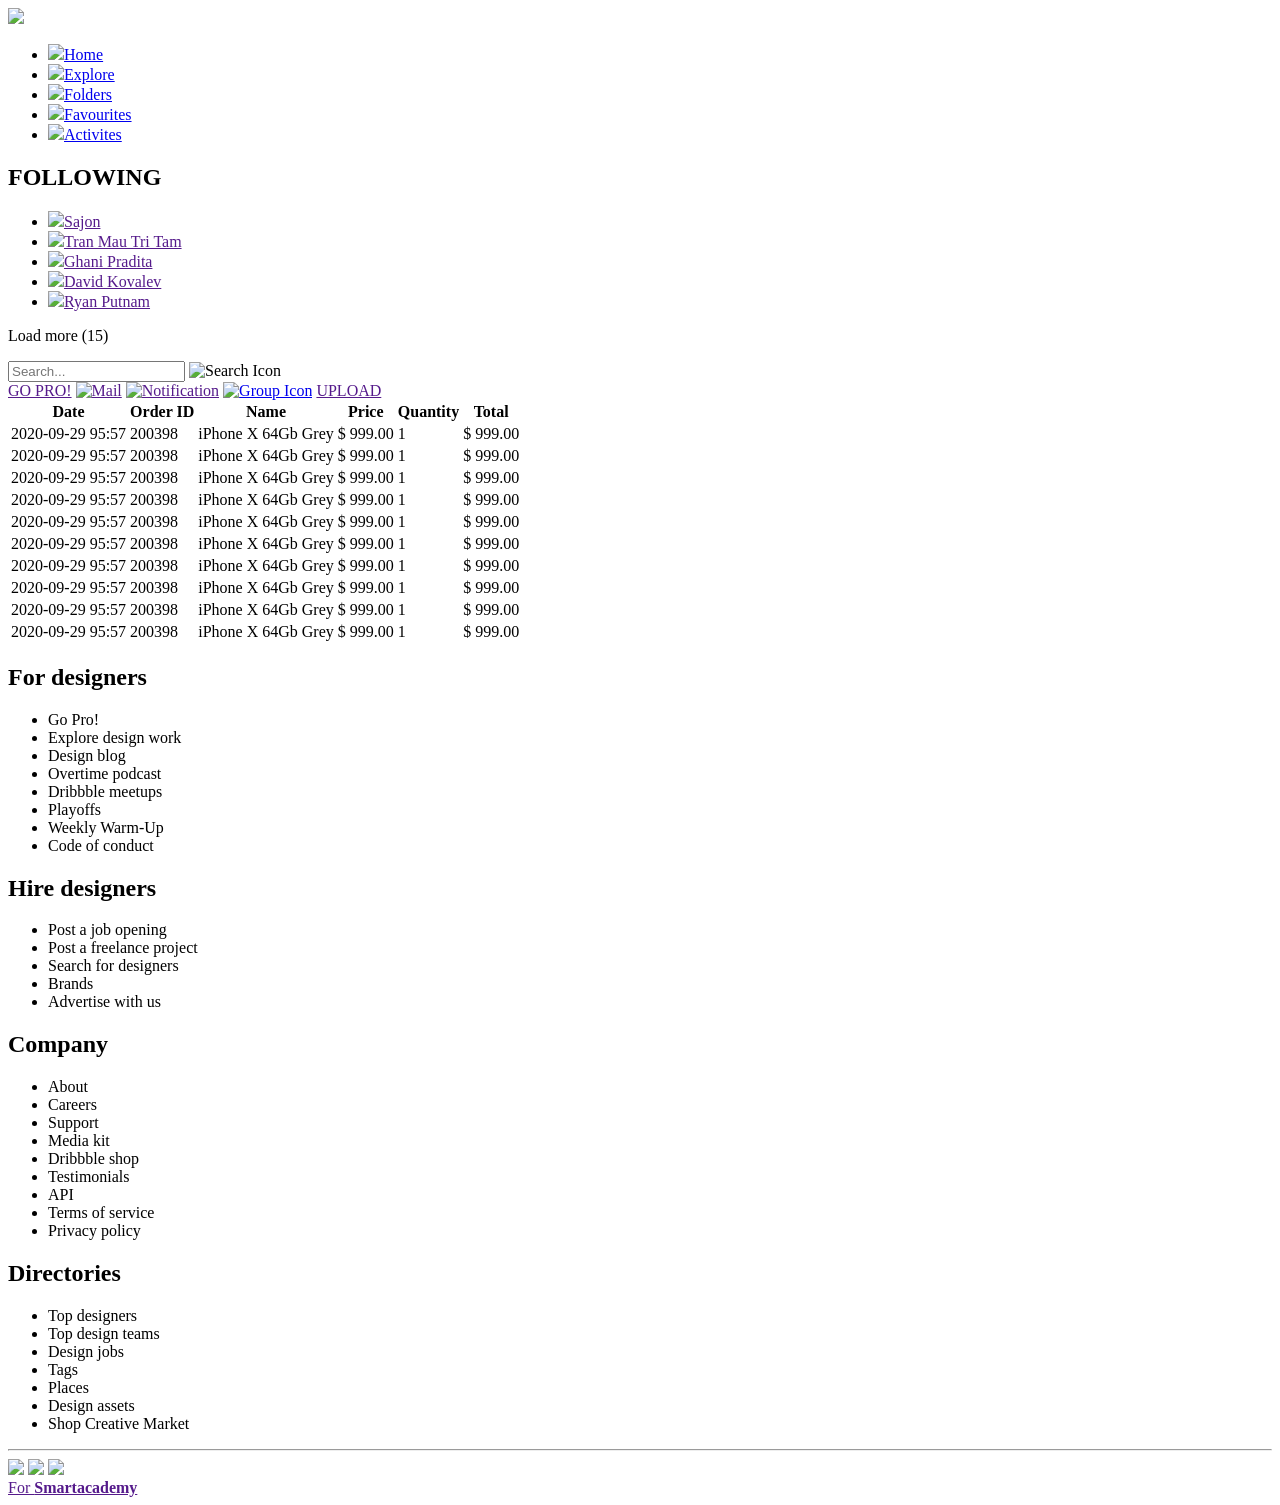
==== profile.html @ b130fa00 "Add files via upload" ====
<!DOCTYPE html>
<html lang="ka">
<head>
    <meta charset="UTF-8">
    <meta name="viewport" content="width=device-width, initial-scale=1.0">
    <meta name="description" content="შუალედური დავალება">
    <meta http-equiv="X-UA-Compatible" content="IE=edge">
    <title>შუალედური დავალება</title>
    <link rel="stylesheet" href="css/style.css">
</head>
<body>  
    <div class="main-container">
        <div class="left-block">
            <div class="left-menu-header">
                <a href="index.html"><img src="img/logo.png"></a>
            </div>
            <div class="left-menu-navbar">
                <ul>
                    <li class="main active"><img src="img/home.svg"><a href="index.html">Home</a></li>
                    <li class="explore"><img src="img/Explore.svg"><a href="index.html">Explore</a></li>
                    <li class="folders"><img src="img/folders.svg"><a href="index.html">Folders</a></li>
                    <li class="favourites"><img src="img/favourite.svg"><a href="index.html">Favourites</a></li>
                    <li class="activites"><img src="img/activites.svg"><a href="index.html">Activites</a></li>
                </ul>
            </div>
            <div class="left-menu-following">
                <h2>FOLLOWING</h2>
                <ul>
                    <li><img src="img/2.png"><a href="">Sajon</a></li>
                    <li><img src="img/3.png"><a href="">Tran Mau Tri Tam</a></li>
                    <li><img src="img/4.png"><a href="">Ghani Pradita</a></li>
                    <li><img src="img/6.png"><a href="">David Kovalev</a></li>
                    <li><img src="img/7.png"><a href="">Ryan Putnam</a></li>
                </ul>
                <p>Load more (15)</p>
            </div>
        </div>
        <div class="right-block">
            <div class="header">
                <div class="search">
                    <input type="search" placeholder="Search..." class="seachicon">
                    <img src="img/search.png" alt="Search Icon" class="search-icon">
                </div>

                <div class="userline">
                    <a href="" class="gopro">GO PRO!</a>
                    <a href=""><img src="img/mail.png" alt="Mail"><i class="maildot"></i></a>
                    <a href=""><img src="img/ring.png" alt="Notification"><i class="notificationdot"></i></a>
                    <a href="profile.html" class="avatar"><img src="img/1.svg" alt="Group Icon"></a>
                    <a href="" class="uploadbtn">UPLOAD</a>
                </div>
            </div>
            <div class="content">
                <table class="responsive-table">
                    <thead>
                        <tr>
                            <th>Date</th>
                            <th>Order ID</th>
                            <th>Name</th>
                            <th>Price</th>
                            <th>Quantity</th>
                            <th>Total</th>
                        </tr>
                    </thead>
                    <tbody>
                        <tr>
                            <td>2020-09-29 95:57</td>
                            <td>200398</td>
                            <td>iPhone X 64Gb Grey</td>
                            <td>$ 999.00</td>
                            <td>1</td>
                            <td>$ 999.00</td>
                        </tr>
                        <tr>
                            <td>2020-09-29 95:57</td>
                            <td>200398</td>
                            <td>iPhone X 64Gb Grey</td>
                            <td>$ 999.00</td>
                            <td>1</td>
                            <td>$ 999.00</td>
                        </tr>
                        <tr>
                            <td>2020-09-29 95:57</td>
                            <td>200398</td>
                            <td>iPhone X 64Gb Grey</td>
                            <td>$ 999.00</td>
                            <td>1</td>
                            <td>$ 999.00</td>
                        </tr>
                        <tr>
                            <td>2020-09-29 95:57</td>
                            <td>200398</td>
                            <td>iPhone X 64Gb Grey</td>
                            <td>$ 999.00</td>
                            <td>1</td>
                            <td>$ 999.00</td>
                        </tr>
                        <tr class="activerow">
                            <td>2020-09-29 95:57</td>
                            <td>200398</td>
                            <td>iPhone X 64Gb Grey</td>
                            <td>$ 999.00</td>
                            <td>1</td>
                            <td>$ 999.00</td>
                        </tr>
                        <tr>
                            <td>2020-09-29 95:57</td>
                            <td>200398</td>
                            <td>iPhone X 64Gb Grey</td>
                            <td>$ 999.00</td>
                            <td>1</td>
                            <td>$ 999.00</td>
                        </tr>
                        <tr>
                            <td>2020-09-29 95:57</td>
                            <td>200398</td>
                            <td>iPhone X 64Gb Grey</td>
                            <td>$ 999.00</td>
                            <td>1</td>
                            <td>$ 999.00</td>
                        </tr>
                        <tr>
                            <td>2020-09-29 95:57</td>
                            <td>200398</td>
                            <td>iPhone X 64Gb Grey</td>
                            <td>$ 999.00</td>
                            <td>1</td>
                            <td>$ 999.00</td>
                        </tr>
                        <tr>
                            <td>2020-09-29 95:57</td>
                            <td>200398</td>
                            <td>iPhone X 64Gb Grey</td>
                            <td>$ 999.00</td>
                            <td>1</td>
                            <td>$ 999.00</td>
                        </tr>
                        <tr>
                            <td>2020-09-29 95:57</td>
                            <td>200398</td>
                            <td>iPhone X 64Gb Grey</td>
                            <td>$ 999.00</td>
                            <td>1</td>
                            <td>$ 999.00</td>
                        </tr>
                        <!-- Add more rows as needed -->
                    </tbody>
                </table>
            </div>
            <div class="footer">
                <div class="block1">
                    <h2>For designers</h2>
                    <ul>
                        <li>Go Pro!</li> 
                        <li>Explore design work </li>
                        <li>Design blog</li> 
                        <li>Overtime podcast</li> 
                        <li>Dribbble meetups</li> 
                        <li>Playoffs</li> 
                        <li>Weekly Warm-Up</li> 
                        <li>Code of conduct</li>
                    </ul>
                </div>
                <div class="block2">
                    <h2>Hire designers</h2>
                    <ul>
                        <li>Post a job opening</li>
                        <li> Post a freelance project</li>
                        <li> Search for designers</li> 
                        <li>Brands</li>
                        <li>Advertise with us</li>
                    </ul>
                </div>
                <div class="block3">
                    <h2>Company</h2>
                    <ul>
                        <li>About</li>
                        <li>Careers</li>
                        <li>Support </li>
                        <li>Media kit</li>
                        <li>Dribbble shop</li>
                        <li>Testimonials</li> 
                        <li>API</li>
                        <li>Terms of service</li>
                        <li>Privacy policy</li>
                    </ul>
                </div>
                <div class="block4">
                    <h2>Directories</h2>
                    <ul>
                        <li>Top designers </li>
                        <li>Top design teams</li>
                        <li>Design jobs</li>
                        <li>Tags</li>
                        <li>Places</li>
                        <li>Design assets</li>
                        <li>Shop Creative Market</li>                     
                    </ul>
                </div>
            </div>
            <hr />
            <div class="copyright">
                <div class="socialmedia">
                    <a href=""><img src="img/f.png"></a>
                    <a href=""><img src="img/i.png"></a>
                    <a href=""><img src="img/s.png"></a>
                </div>
                <div class="createby">
                    <a href="">For <b>Smartacademy</b></a>
                </div>
            </div>
        </div>
    </div>
</body>
</html>
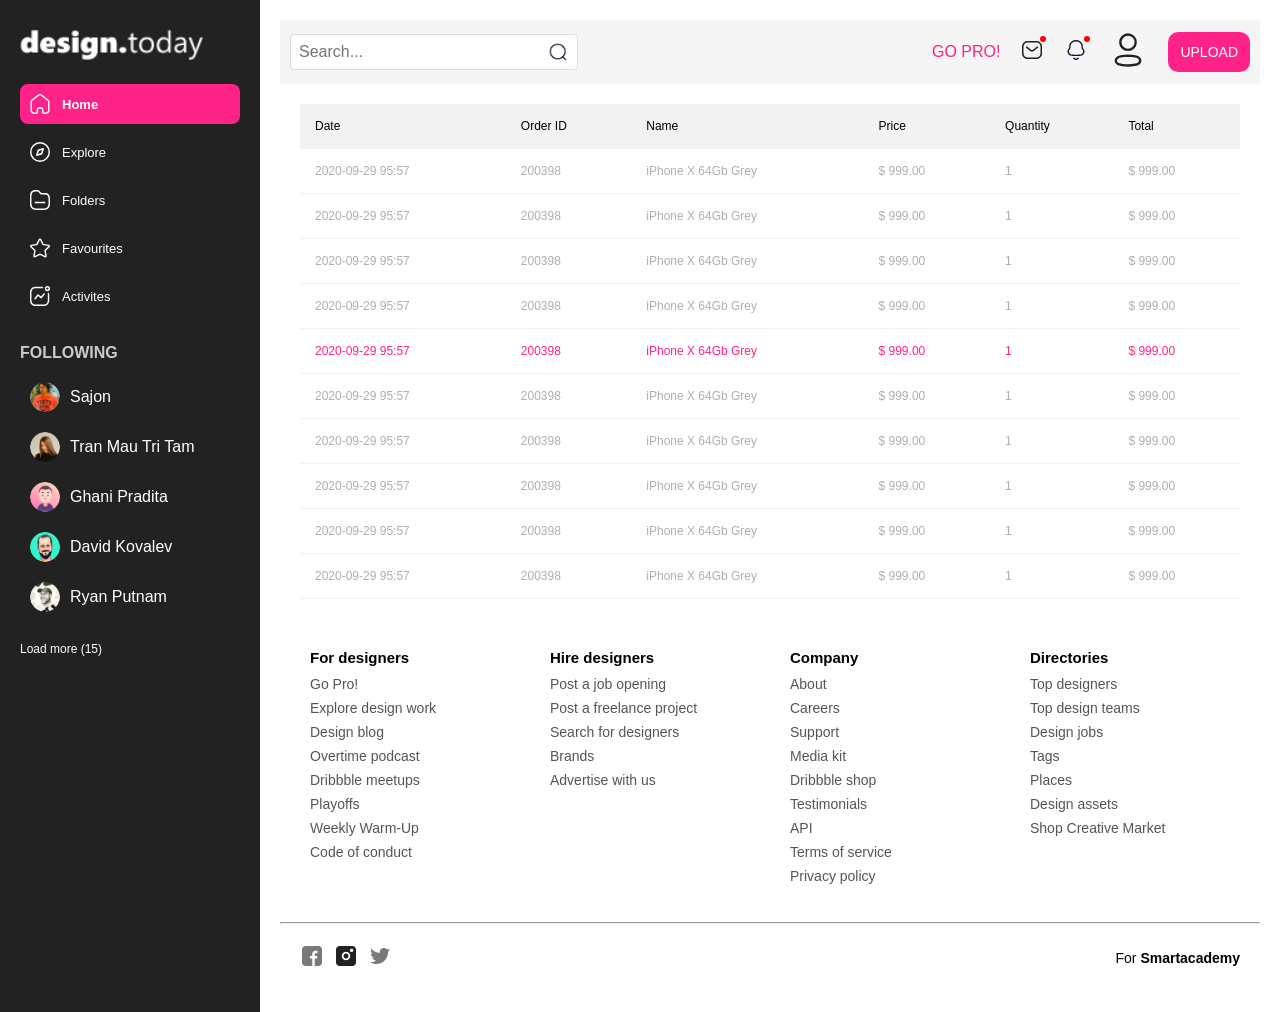
==== commit b870db08: "donee" ====
--- a/profile.html
+++ b/profile.html
@@ -1,216 +1,216 @@
-<!DOCTYPE html>
-<html lang="ka">
-<head>
-    <meta charset="UTF-8">
-    <meta name="viewport" content="width=device-width, initial-scale=1.0">
-    <meta name="description" content="შუალედური დავალება">
-    <meta http-equiv="X-UA-Compatible" content="IE=edge">
-    <title>შუალედური დავალება</title>
-    <link rel="stylesheet" href="css/style.css">
-</head>
-<body>  
-    <div class="main-container">
-        <div class="left-block">
-            <div class="left-menu-header">
-                <a href="index.html"><img src="img/logo.png"></a>
-            </div>
-            <div class="left-menu-navbar">
-                <ul>
-                    <li class="main active"><img src="img/home.svg"><a href="index.html">Home</a></li>
-                    <li class="explore"><img src="img/Explore.svg"><a href="index.html">Explore</a></li>
-                    <li class="folders"><img src="img/folders.svg"><a href="index.html">Folders</a></li>
-                    <li class="favourites"><img src="img/favourite.svg"><a href="index.html">Favourites</a></li>
-                    <li class="activites"><img src="img/activites.svg"><a href="index.html">Activites</a></li>
-                </ul>
-            </div>
-            <div class="left-menu-following">
-                <h2>FOLLOWING</h2>
-                <ul>
-                    <li><img src="img/2.png"><a href="">Sajon</a></li>
-                    <li><img src="img/3.png"><a href="">Tran Mau Tri Tam</a></li>
-                    <li><img src="img/4.png"><a href="">Ghani Pradita</a></li>
-                    <li><img src="img/6.png"><a href="">David Kovalev</a></li>
-                    <li><img src="img/7.png"><a href="">Ryan Putnam</a></li>
-                </ul>
-                <p>Load more (15)</p>
-            </div>
-        </div>
-        <div class="right-block">
-            <div class="header">
-                <div class="search">
-                    <input type="search" placeholder="Search..." class="seachicon">
-                    <img src="img/search.png" alt="Search Icon" class="search-icon">
-                </div>
-
-                <div class="userline">
-                    <a href="" class="gopro">GO PRO!</a>
-                    <a href=""><img src="img/mail.png" alt="Mail"><i class="maildot"></i></a>
-                    <a href=""><img src="img/ring.png" alt="Notification"><i class="notificationdot"></i></a>
-                    <a href="profile.html" class="avatar"><img src="img/1.svg" alt="Group Icon"></a>
-                    <a href="" class="uploadbtn">UPLOAD</a>
-                </div>
-            </div>
-            <div class="content">
-                <table class="responsive-table">
-                    <thead>
-                        <tr>
-                            <th>Date</th>
-                            <th>Order ID</th>
-                            <th>Name</th>
-                            <th>Price</th>
-                            <th>Quantity</th>
-                            <th>Total</th>
-                        </tr>
-                    </thead>
-                    <tbody>
-                        <tr>
-                            <td>2020-09-29 95:57</td>
-                            <td>200398</td>
-                            <td>iPhone X 64Gb Grey</td>
-                            <td>$ 999.00</td>
-                            <td>1</td>
-                            <td>$ 999.00</td>
-                        </tr>
-                        <tr>
-                            <td>2020-09-29 95:57</td>
-                            <td>200398</td>
-                            <td>iPhone X 64Gb Grey</td>
-                            <td>$ 999.00</td>
-                            <td>1</td>
-                            <td>$ 999.00</td>
-                        </tr>
-                        <tr>
-                            <td>2020-09-29 95:57</td>
-                            <td>200398</td>
-                            <td>iPhone X 64Gb Grey</td>
-                            <td>$ 999.00</td>
-                            <td>1</td>
-                            <td>$ 999.00</td>
-                        </tr>
-                        <tr>
-                            <td>2020-09-29 95:57</td>
-                            <td>200398</td>
-                            <td>iPhone X 64Gb Grey</td>
-                            <td>$ 999.00</td>
-                            <td>1</td>
-                            <td>$ 999.00</td>
-                        </tr>
-                        <tr class="activerow">
-                            <td>2020-09-29 95:57</td>
-                            <td>200398</td>
-                            <td>iPhone X 64Gb Grey</td>
-                            <td>$ 999.00</td>
-                            <td>1</td>
-                            <td>$ 999.00</td>
-                        </tr>
-                        <tr>
-                            <td>2020-09-29 95:57</td>
-                            <td>200398</td>
-                            <td>iPhone X 64Gb Grey</td>
-                            <td>$ 999.00</td>
-                            <td>1</td>
-                            <td>$ 999.00</td>
-                        </tr>
-                        <tr>
-                            <td>2020-09-29 95:57</td>
-                            <td>200398</td>
-                            <td>iPhone X 64Gb Grey</td>
-                            <td>$ 999.00</td>
-                            <td>1</td>
-                            <td>$ 999.00</td>
-                        </tr>
-                        <tr>
-                            <td>2020-09-29 95:57</td>
-                            <td>200398</td>
-                            <td>iPhone X 64Gb Grey</td>
-                            <td>$ 999.00</td>
-                            <td>1</td>
-                            <td>$ 999.00</td>
-                        </tr>
-                        <tr>
-                            <td>2020-09-29 95:57</td>
-                            <td>200398</td>
-                            <td>iPhone X 64Gb Grey</td>
-                            <td>$ 999.00</td>
-                            <td>1</td>
-                            <td>$ 999.00</td>
-                        </tr>
-                        <tr>
-                            <td>2020-09-29 95:57</td>
-                            <td>200398</td>
-                            <td>iPhone X 64Gb Grey</td>
-                            <td>$ 999.00</td>
-                            <td>1</td>
-                            <td>$ 999.00</td>
-                        </tr>
-                        <!-- Add more rows as needed -->
-                    </tbody>
-                </table>
-            </div>
-            <div class="footer">
-                <div class="block1">
-                    <h2>For designers</h2>
-                    <ul>
-                        <li>Go Pro!</li> 
-                        <li>Explore design work </li>
-                        <li>Design blog</li> 
-                        <li>Overtime podcast</li> 
-                        <li>Dribbble meetups</li> 
-                        <li>Playoffs</li> 
-                        <li>Weekly Warm-Up</li> 
-                        <li>Code of conduct</li>
-                    </ul>
-                </div>
-                <div class="block2">
-                    <h2>Hire designers</h2>
-                    <ul>
-                        <li>Post a job opening</li>
-                        <li> Post a freelance project</li>
-                        <li> Search for designers</li> 
-                        <li>Brands</li>
-                        <li>Advertise with us</li>
-                    </ul>
-                </div>
-                <div class="block3">
-                    <h2>Company</h2>
-                    <ul>
-                        <li>About</li>
-                        <li>Careers</li>
-                        <li>Support </li>
-                        <li>Media kit</li>
-                        <li>Dribbble shop</li>
-                        <li>Testimonials</li> 
-                        <li>API</li>
-                        <li>Terms of service</li>
-                        <li>Privacy policy</li>
-                    </ul>
-                </div>
-                <div class="block4">
-                    <h2>Directories</h2>
-                    <ul>
-                        <li>Top designers </li>
-                        <li>Top design teams</li>
-                        <li>Design jobs</li>
-                        <li>Tags</li>
-                        <li>Places</li>
-                        <li>Design assets</li>
-                        <li>Shop Creative Market</li>                     
-                    </ul>
-                </div>
-            </div>
-            <hr />
-            <div class="copyright">
-                <div class="socialmedia">
-                    <a href=""><img src="img/f.png"></a>
-                    <a href=""><img src="img/i.png"></a>
-                    <a href=""><img src="img/s.png"></a>
-                </div>
-                <div class="createby">
-                    <a href="">For <b>Smartacademy</b></a>
-                </div>
-            </div>
-        </div>
-    </div>
-</body>
-</html>
-
+<!DOCTYPE html>
+<html lang="ka">
+<head>
+    <meta charset="UTF-8">
+    <meta name="viewport" content="width=device-width, initial-scale=1.0">
+    <meta name="description" content="შუალედური დავალება">
+    <meta http-equiv="X-UA-Compatible" content="IE=edge">
+    <title>შუალედური დავალება</title>
+    <link rel="stylesheet" href="css/style.css">
+</head>
+<body>  
+    <div class="main-container">
+        <div class="left-block">
+            <div class="left-menu-header">
+                <a href="index.html"><img src="img/logo.png"></a>
+            </div>
+            <div class="left-menu-navbar">
+                <ul>
+                    <li class="main active"><img src="img/home.svg"><a href="index.html">Home</a></li>
+                    <li class="explore"><img src="img/Explore.svg"><a href="index.html">Explore</a></li>
+                    <li class="folders"><img src="img/folders.svg"><a href="index.html">Folders</a></li>
+                    <li class="favourites"><img src="img/favourite.svg"><a href="index.html">Favourites</a></li>
+                    <li class="activites"><img src="img/activites.svg"><a href="index.html">Activites</a></li>
+                </ul>
+            </div>
+            <div class="left-menu-following">
+                <h2>FOLLOWING</h2>
+                <ul>
+                    <li><img src="img/2.png"><a href="">Sajon</a></li>
+                    <li><img src="img/3.png"><a href="">Tran Mau Tri Tam</a></li>
+                    <li><img src="img/4.png"><a href="">Ghani Pradita</a></li>
+                    <li><img src="img/6.png"><a href="">David Kovalev</a></li>
+                    <li><img src="img/7.png"><a href="">Ryan Putnam</a></li>
+                </ul>
+                <p>Load more (15)</p>
+            </div>
+        </div>
+        <div class="right-block">
+            <div class="header">
+                <div class="search">
+                    <input type="search" placeholder="Search..." class="seachicon">
+                    <img src="img/search.png" alt="Search Icon" class="search-icon">
+                </div>
+
+                <div class="userline">
+                    <a href="" class="gopro">GO PRO!</a>
+                    <a href=""><img src="img/mail.png" alt="Mail"><i class="maildot"></i></a>
+                    <a href=""><img src="img/ring.png" alt="Notification"><i class="notificationdot"></i></a>
+                    <a href="profile.html" class="avatar"><img src="img/1.svg" alt="Group Icon"></a>
+                    <a href="" class="uploadbtn">UPLOAD</a>
+                </div>
+            </div>
+            <div class="content">
+                <table class="responsive-table">
+                    <thead>
+                        <tr>
+                            <th>Date</th>
+                            <th>Order ID</th>
+                            <th>Name</th>
+                            <th>Price</th>
+                            <th>Quantity</th>
+                            <th>Total</th>
+                        </tr>
+                    </thead>
+                    <tbody>
+                        <tr>
+                            <td>2020-09-29 95:57</td>
+                            <td>200398</td>
+                            <td>iPhone X 64Gb Grey</td>
+                            <td>$ 999.00</td>
+                            <td>1</td>
+                            <td>$ 999.00</td>
+                        </tr>
+                        <tr>
+                            <td>2020-09-29 95:57</td>
+                            <td>200398</td>
+                            <td>iPhone X 64Gb Grey</td>
+                            <td>$ 999.00</td>
+                            <td>1</td>
+                            <td>$ 999.00</td>
+                        </tr>
+                        <tr>
+                            <td>2020-09-29 95:57</td>
+                            <td>200398</td>
+                            <td>iPhone X 64Gb Grey</td>
+                            <td>$ 999.00</td>
+                            <td>1</td>
+                            <td>$ 999.00</td>
+                        </tr>
+                        <tr>
+                            <td>2020-09-29 95:57</td>
+                            <td>200398</td>
+                            <td>iPhone X 64Gb Grey</td>
+                            <td>$ 999.00</td>
+                            <td>1</td>
+                            <td>$ 999.00</td>
+                        </tr>
+                        <tr class="activerow">
+                            <td>2020-09-29 95:57</td>
+                            <td>200398</td>
+                            <td>iPhone X 64Gb Grey</td>
+                            <td>$ 999.00</td>
+                            <td>1</td>
+                            <td>$ 999.00</td>
+                        </tr>
+                        <tr>
+                            <td>2020-09-29 95:57</td>
+                            <td>200398</td>
+                            <td>iPhone X 64Gb Grey</td>
+                            <td>$ 999.00</td>
+                            <td>1</td>
+                            <td>$ 999.00</td>
+                        </tr>
+                        <tr>
+                            <td>2020-09-29 95:57</td>
+                            <td>200398</td>
+                            <td>iPhone X 64Gb Grey</td>
+                            <td>$ 999.00</td>
+                            <td>1</td>
+                            <td>$ 999.00</td>
+                        </tr>
+                        <tr>
+                            <td>2020-09-29 95:57</td>
+                            <td>200398</td>
+                            <td>iPhone X 64Gb Grey</td>
+                            <td>$ 999.00</td>
+                            <td>1</td>
+                            <td>$ 999.00</td>
+                        </tr>
+                        <tr>
+                            <td>2020-09-29 95:57</td>
+                            <td>200398</td>
+                            <td>iPhone X 64Gb Grey</td>
+                            <td>$ 999.00</td>
+                            <td>1</td>
+                            <td>$ 999.00</td>
+                        </tr>
+                        <tr>
+                            <td>2020-09-29 95:57</td>
+                            <td>200398</td>
+                            <td>iPhone X 64Gb Grey</td>
+                            <td>$ 999.00</td>
+                            <td>1</td>
+                            <td>$ 999.00</td>
+                        </tr>
+                        <!-- Add more rows as needed -->
+                    </tbody>
+                </table>
+            </div>
+            <div class="footer">
+                <div class="block1">
+                    <h2>For designers</h2>
+                    <ul>
+                        <li>Go Pro!</li> 
+                        <li>Explore design work </li>
+                        <li>Design blog</li> 
+                        <li>Overtime podcast</li> 
+                        <li>Dribbble meetups</li> 
+                        <li>Playoffs</li> 
+                        <li>Weekly Warm-Up</li> 
+                        <li>Code of conduct</li>
+                    </ul>
+                </div>
+                <div class="block2">
+                    <h2>Hire designers</h2>
+                    <ul>
+                        <li>Post a job opening</li>
+                        <li> Post a freelance project</li>
+                        <li> Search for designers</li> 
+                        <li>Brands</li>
+                        <li>Advertise with us</li>
+                    </ul>
+                </div>
+                <div class="block3">
+                    <h2>Company</h2>
+                    <ul>
+                        <li>About</li>
+                        <li>Careers</li>
+                        <li>Support </li>
+                        <li>Media kit</li>
+                        <li>Dribbble shop</li>
+                        <li>Testimonials</li> 
+                        <li>API</li>
+                        <li>Terms of service</li>
+                        <li>Privacy policy</li>
+                    </ul>
+                </div>
+                <div class="block4">
+                    <h2>Directories</h2>
+                    <ul>
+                        <li>Top designers </li>
+                        <li>Top design teams</li>
+                        <li>Design jobs</li>
+                        <li>Tags</li>
+                        <li>Places</li>
+                        <li>Design assets</li>
+                        <li>Shop Creative Market</li>                     
+                    </ul>
+                </div>
+            </div>
+            <hr />
+            <div class="copyright">
+                <div class="socialmedia">
+                    <a href=""><img src="img/f.png"></a>
+                    <a href=""><img src="img/i.png"></a>
+                    <a href=""><img src="img/s.png"></a>
+                </div>
+                <div class="createby">
+                    <a href="">For <b>Smartacademy</b></a>
+                </div>
+            </div>
+        </div>
+    </div>
+</body>
+</html>
+
--- a/css/style.css
+++ b/css/style.css
@@ -0,0 +1,477 @@
+* {
+    margin: 0;
+    padding: 0;
+    box-sizing: border-box;
+    font-family: Arial, sans-serif;
+}
+p{
+    color: #FFFFFF;
+    font-size: 12px;
+    padding: 20px 0;
+}
+.main-container {
+    display: flex;
+    min-height: 100vh;
+}
+.left-block {
+    width: 260px;
+    background-color: #222;
+    color: white;
+    padding: 20px;
+    display: flex;
+    flex-direction: column;
+    min-height: 100vh;
+}
+.left-menu-header {
+    display: flex;
+    align-items: center;
+    justify-content: space-between;
+    margin-bottom: 20px;
+}
+.left-menu-header img {
+    height: 40px;
+}
+.left-menu-navbar ul {
+    list-style: none;
+    padding: 0;
+}
+.left-menu-navbar li{
+    display: flex;
+    align-items: center;
+    padding: 8px;
+    margin-bottom: 8px;
+    border-radius: 8px;
+    color: #FFFFFF;
+    font-size:14px;
+    text-decoration: none;
+    font-weight: normal;  
+    transition: background 0.3s ease;
+}
+.left-menu-navbar a{
+    color: #fff;
+    text-decoration: none;
+    font-size: 13px;
+}
+.left-menu-navbar li:hover {
+    background: rgba(255, 255, 255, 0.2);
+}
+.left-menu-navbar ul li img {
+    float: left;
+    margin-right: 10px;
+    width: 24px;
+    height: 24px;
+}
+.left-menu-navbar .active{
+    background: #ff2288;
+    font-weight: bold;
+}
+.left-menu-following {
+    margin-top: 20px;
+}
+.left-menu-following h2 {
+    font-size: 16px;
+    margin-bottom: 10px;
+    color: #ccc;
+}
+.left-menu-following ul {
+    list-style: none;
+    padding: 0;
+    margin: 0;
+}
+.left-menu-following li {
+    display: flex;
+    align-items: center;
+    padding: 10px;
+}
+.left-menu-following li img {
+    width: 30px;
+    height: 30px;
+    border-radius: 50%;
+    margin-right: 10px;
+    float: left;
+}
+.left-menu-following li a {
+    display: inline-block;
+    color: #FFFFFF;
+    font-size: 16px;
+    line-height: 30px;
+    transition: background 0.3s ease;
+    text-decoration: none;
+}
+.right-block {
+    flex: 1;
+    display: flex;
+    flex-direction: column;
+    padding: 20px;
+    background-color: #fff;
+}
+.header {
+    display: flex;
+    justify-content: space-between;
+    align-items: center;
+    padding: 10px;
+    background-color: #f5f5f5;
+}
+.gopro{
+    color: #FF2288;
+}
+.search {
+    width: 30%;
+}
+.search input[type="search"] {
+    width: 100%;
+    padding: 8px;
+    font-size: 16px;
+    border: 1px solid #ddd;
+    border-radius: 4px;
+}
+.userline {
+    display: flex;
+    align-items: center;
+    gap: 20px;
+}
+.userline a {
+    text-decoration: none;
+    position: relative;
+}
+.userline a:hover {
+    color: #007BFF;
+}
+.userline img {
+    width: 24px;
+    height: 24px;
+    position: relative;
+}
+.userline .avatar img {
+    width: 40px;
+    height: 40px;  
+}
+.maildot, .notificationdot {
+    content: '';
+    position: absolute;
+    width: 6px;
+    height: 6px;
+    background-color: red;
+    top: -2px;
+    right: -2px;
+    border-radius: 50%;
+}
+.uploadbtn {
+    background-color: #FF2288;
+    padding: 12px;
+    color: #fff;
+    text-decoration: none;
+    border-radius: 10px;
+    font-size: 14px;
+}
+.uploadbtn:hover {
+    color: #fff;
+}
+.search {
+    position: relative;
+    width: 30%;
+}
+.seachicon {
+    width: 100%;
+    padding: 8px;
+    font-size: 16px;
+    border: 1px solid #ddd;
+    border-radius: 4px;
+    padding-right: 35px;
+}
+.search-icon {
+    position: absolute;
+    right: 10px;
+    top: 50%;
+    transform: translateY(-50%);
+    width: 20px;
+    height: 20px;
+    cursor: pointer;
+    transition: opacity 0.3s ease;
+}
+.search-icon:hover {
+    opacity: 0.7;
+}
+.content {
+    flex: 2;
+    padding: 20px;
+}
+.content-menu ul{
+    list-style-type: none;
+    padding: 0;
+    margin: 0;
+    display: inline-block;
+}
+.content-menu ul li{
+    float: left;
+    padding: 10px 15px;
+}
+.submenu-active{
+    background-color: #f2f2f2;
+    color: #222222;
+    border-radius: 12px;
+}
+.content-body {
+    display: grid;
+    grid-template-columns: repeat(4, 1fr);
+    gap: 20px;
+    padding: 20px;
+}
+.item {
+    text-align: center;
+    border-radius: 8px;
+    box-sizing: border-box;
+}
+.item img {
+    width: 100%;
+    height: auto;
+    margin: 0;
+    padding: 0;
+    box-sizing: border-box;
+}
+.item:hover {
+    transform: scale(1.05);
+    box-shadow: 0 4px 12px rgba(0, 0, 0, 0.1);
+}
+.item:focus {
+    outline: 3px solid #007BFF;
+    box-shadow: 0 4px 12px rgba(0, 0, 0, 0.1);
+}
+.item p {
+    font-size: 14px;
+    color: #000;
+}
+.load-more {
+    border-radius: 12px;
+    padding: 15px;
+    display: flex;
+    justify-content: center;
+    align-items: center;
+    margin-top: 20px;
+}
+.load-more button {
+    background-color: #F2F2F2;
+    color: #000;
+    border: none;
+    padding: 10px 20px;
+    font-size: 16px;
+    border-radius: 8px;
+    cursor: pointer;
+    transition: background-color 0.3s ease;
+}
+@media (max-width: 1024px) {
+    .content-body {
+        grid-template-columns: repeat(2, 1fr);
+    }
+}
+@media (max-width: 600px) {
+    .content-body {
+        grid-template-columns: 1fr;
+    }
+}
+.members {
+    display: flex;
+    justify-content: space-between;
+    gap: 10px;
+    padding: 20px;
+    box-sizing: border-box;
+}
+.followingitem {
+    flex: 1 1 12%;
+    text-align: center;
+    padding: 10px;
+    transition: transform 0.3s ease, box-shadow 0.3s ease;
+    box-sizing: border-box;
+    min-width: 100px;
+    display: flex;
+    flex-direction: column;
+    justify-content: space-between;
+}
+.followingitem img {
+    width: 50px;
+    height: 50px;
+    border-radius: 50%;
+    margin: 0 auto 10px;
+}
+.followingitem a {
+    font-size: 16px;
+    font-weight: bold;
+    color: #333;
+    display: block;
+    margin-bottom: 5px;
+}
+.followingitem p {
+    font-size: 14px;
+    color: #777;
+    margin-bottom: 10px;
+    flex-grow: 1;
+}
+.followingitem button {
+    padding: 8px 15px;
+    background-color: #fff;
+    color: #000;
+    border: 1px solid #D8D8D8;
+    border-radius: 8px;
+    cursor: pointer;
+    transition: background-color 0.3s ease;
+    margin-top: auto;
+}
+.followingitem button:hover {
+    background-color: #f2f2f2;
+}
+.followingitem button.activefollowing {
+    background-color: #f2f2f2;
+}
+@media (max-width: 1200px) {
+    .followingitem {
+        flex: 1 1 12%;
+    }
+}
+@media (max-width: 800px) {
+    .followingitem {
+        flex: 1 1 20%;
+    }
+}
+@media (max-width: 600px) {
+    .followingitem {
+        flex: 1 1 25%;
+    }
+}
+.footer {
+    display: flex;
+    flex-wrap: wrap;
+    justify-content: space-between;
+    gap: 20px;
+    padding: 20px;
+    box-sizing: border-box;
+}
+.footer h2 {
+    font-size: 15px;
+    margin-bottom: 10px;
+}
+.footer ul {
+    list-style: none;
+    padding: 0;
+    margin: 0;
+}
+.footer li {
+    font-size: 14px;
+    margin-bottom: 8px;
+    color: #555;
+}
+.footer .block1, .footer .block2, .footer .block3, .footer .block4 {
+    flex: 1 1 22%;
+    padding: 10px;
+    box-sizing: border-box;
+}
+@media (max-width: 1200px) {
+    .footer .block1, .footer .block2, .footer .block3, .footer .block4 {
+        flex: 1 1 48%;
+    }
+}
+@media (max-width: 768px) {
+    .footer .block1, .footer .block2, .footer .block3, .footer .block4 {
+        flex: 1 1 100%;
+    }
+}
+@media (max-width: 480px) {
+    .footer {
+        flex-direction: column;
+        align-items: center;
+    }
+    .footer .block1, .footer .block2, .footer .block3, .footer .block4 {
+        text-align: center;
+        margin-bottom: 20px;
+    }
+}
+.copyright {
+    display: flex;
+    justify-content: space-between;
+    align-items: center;
+    padding: 20px;
+}
+.socialmedia {
+    display: flex;
+    gap: 10px;
+}
+.socialmedia a {
+    display: block;
+}
+.createby {
+    text-align: right;
+}
+.createby a {
+    font-size: 14px;
+    color: #000;
+    text-decoration: none;
+}
+.createby b {
+    font-weight: bold;
+}
+.socialmedia a img {
+    width: 24px;
+    height: 24px;
+    transition: transform 0.3s ease;
+}
+.socialmedia a:hover img {
+    transform: scale(1.1);
+}
+.table-container {
+    overflow-x: auto;
+    margin: 20px;
+}
+.responsive-table {
+    width: 100%;
+    border-collapse: collapse;
+    font-size: 12px;
+    color: #afafaf;
+}
+.responsive-table th, .responsive-table td {
+    padding: 15px;
+    text-align: left;
+    border-bottom: 1px solid #f2f2f2;
+}
+.responsive-table th {
+    background-color: #f2f2f2;
+    font-weight: normal;
+    color:black;
+}
+.responsive-table tbody tr:hover {
+    background-color: #f2f2f2;
+    color: black;
+    border-radius: 12px;
+}
+.activerow{
+    color:#ff2288;
+}
+@media (max-width: 768px) {
+    .responsive-table th, .responsive-table td {
+        font-size: 12px;
+        padding: 8px;
+    }
+    .responsive-table, .responsive-table thead, .responsive-table tbody, .responsive-table th, .responsive-table td, .responsive-table tr {
+        display: block;
+    }
+    .responsive-table thead {
+        display: none;
+    }
+    .responsive-table tr {
+        margin-bottom: 15px;
+    }
+    .responsive-table td {
+        position: relative;
+        padding-left: 50%;
+    }
+    .responsive-table td::before {
+        content: attr(data-label);
+        position: absolute;
+        left: 10px;
+        top: 10px;
+        font-weight: bold;
+    }
+}
+@media (max-width: 480px) {
+    .responsive-table td::before {
+        font-size: 10px;
+    }
+}
